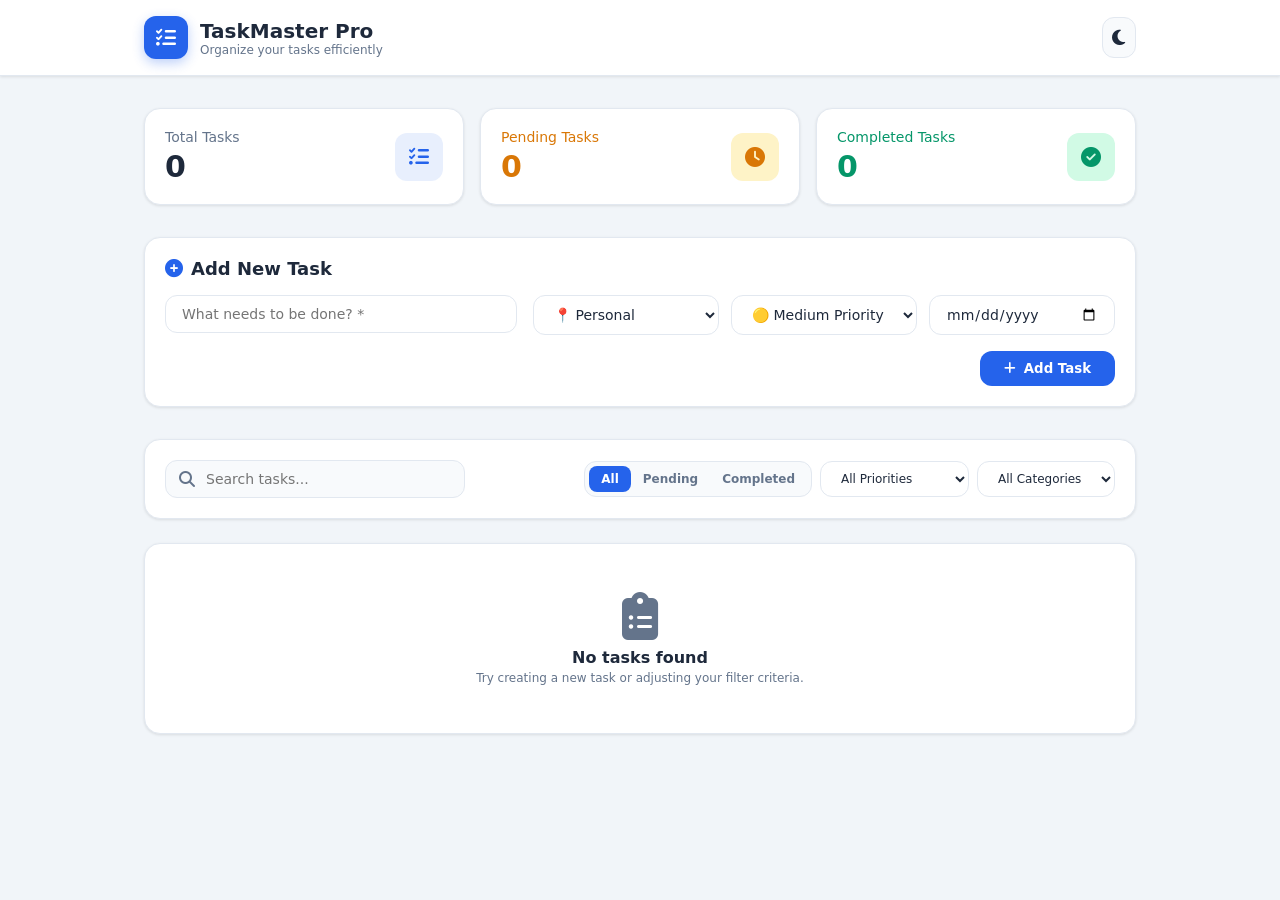
==== index.html @ ea145bbf "first commit" ====
<!DOCTYPE html>
<html lang="en">
<head>
    <meta charset="UTF-8">
    <meta name="viewport" content="width=device-width, initial-scale=1.0">
    <title>TaskMaster Pro - Task Management Application</title>
    
    <!-- FontAwesome Icons -->
    <link rel="stylesheet" href="https://cdnjs.cloudflare.com/ajax/libs/font-awesome/6.4.0/css/all.min.css">
    
    <!-- External CSS -->
    <link rel="stylesheet" href="style.css">
</head>
<body>

    <!-- Header Navbar -->
    <header class="header">
        <div class="header-container">
            <div class="brand-box">
                <div class="brand-icon">
                    <i class="fa-solid fa-list-check"></i>
                </div>
                <div>
                    <h1 class="brand-title">TaskMaster Pro</h1>
                    <p class="brand-subtitle">Organize your tasks efficiently</p>
                </div>
            </div>
            
            <!-- Dark Mode Toggle Button -->
            <button id="theme-toggle" class="theme-toggle-btn">
                <i id="theme-icon" class="fa-solid fa-moon"></i>
            </button>
        </div>
    </header>

    <main class="main-container">
        
        <!-- Stats Banner -->
        <div class="stats-grid">
            <div class="card stat-card">
                <div>
                    <p class="stat-title">Total Tasks</p>
                    <h2 id="total-count" class="stat-value">0</h2>
                </div>
                <div class="stat-icon-box bg-blue">
                    <i class="fa-solid fa-tasks"></i>
                </div>
            </div>

            <div class="card stat-card">
                <div>
                    <p class="stat-title text-amber">Pending Tasks</p>
                    <h2 id="pending-count" class="stat-value text-amber">0</h2>
                </div>
                <div class="stat-icon-box bg-amber text-amber">
                    <i class="fa-solid fa-clock"></i>
                </div>
            </div>

            <div class="card stat-card">
                <div>
                    <p class="stat-title text-emerald">Completed Tasks</p>
                    <h2 id="completed-count" class="stat-value text-emerald">0</h2>
                </div>
                <div class="stat-icon-box bg-emerald text-emerald">
                    <i class="fa-solid fa-check-circle"></i>
                </div>
            </div>
        </div>

        <!-- Add Task Form Card -->
        <div class="card form-card">
            <h2 class="form-title">
                <i class="fa-solid fa-plus-circle form-title-icon"></i>
                Add New Task
            </h2>
            <form id="task-form" class="task-form-container">
                <div class="form-row">
                    <div class="flex-1">
                        <input type="text" id="task-title" placeholder="What needs to be done? *" class="input-control">
                        <p id="validation-error" class="validation-err hidden">Task title is required!</p>
                    </div>

                    <div class="select-group">
                        <select id="task-category" class="input-control">
                            <option value="Personal">📍 Personal</option>
                            <option value="Work">💼 Work</option>
                            <option value="Shopping">🛒 Shopping</option>
                            <option value="Health">❤️ Health</option>
                            <option value="Other">🏷️ Other</option>
                        </select>

                        <select id="task-priority" class="input-control">
                            <option value="Low">🟢 Low Priority</option>
                            <option value="Medium" selected>🟡 Medium Priority</option>
                            <option value="High">🔴 High Priority</option>
                        </select>

                        <input type="date" id="task-duedate" class="input-control">
                    </div>
                </div>

                <div class="btn-wrapper">
                    <button type="submit" class="btn-primary">
                        <i class="fa-solid fa-plus"></i> Add Task
                    </button>
                </div>
            </form>
        </div>

        <!-- Search & Filter Controls -->
        <div class="card toolbar-card">
            <div class="search-box">
                <i class="fa-solid fa-magnifying-glass search-icon"></i>
                <input type="text" id="search-input" placeholder="Search tasks..." class="input-control search-input">
            </div>

            <div class="filter-controls">
                <div class="tab-group">
                    <button data-filter="all" class="filter-tab active-tab">All</button>
                    <button data-filter="pending" class="filter-tab">Pending</button>
                    <button data-filter="completed" class="filter-tab">Completed</button>
                </div>

                <select id="filter-priority" class="input-control filter-select">
                    <option value="all">All Priorities</option>
                    <option value="High">High Priority</option>
                    <option value="Medium">Medium Priority</option>
                    <option value="Low">Low Priority</option>
                </select>

                <select id="filter-category" class="input-control filter-select">
                    <option value="all">All Categories</option>
                    <option value="Personal">Personal</option>
                    <option value="Work">Work</option>
                    <option value="Shopping">Shopping</option>
                    <option value="Health">Health</option>
                    <option value="Other">Other</option>
                </select>
            </div>
        </div>

        <!-- Task List Output -->
        <ul id="task-list" class="task-ul"></ul>

        <!-- Empty State Message -->
        <div id="empty-state" class="card empty-state-card hidden">
            <i class="fa-solid fa-clipboard-list empty-state-icon"></i>
            <h3 class="empty-state-title">No tasks found</h3>
            <p class="empty-state-desc">Try creating a new task or adjusting your filter criteria.</p>
        </div>
    </main>

    <!-- Modal for Editing Task -->
    <div id="edit-modal" class="modal-overlay hidden">
        <div class="card modal-card">
            <div class="modal-header">
                <h3 class="modal-title">
                    <i class="fa-solid fa-pen-to-square form-title-icon"></i> Edit Task
                </h3>
                <button id="close-modal" class="modal-close">
                    <i class="fa-solid fa-xmark"></i>
                </button>
            </div>
            
            <form id="edit-form" class="task-form-container">
                <input type="hidden" id="edit-id">
                <div>
                    <label class="modal-label">Task Title</label>
                    <input type="text" id="edit-title" class="input-control">
                    <p id="edit-validation-error" class="validation-err hidden">Task title cannot be empty!</p>
                </div>

                <div class="select-group">
                    <div>
                        <label class="modal-label">Category</label>
                        <select id="edit-category" class="input-control">
                            <option value="Personal">Personal</option>
                            <option value="Work">Work</option>
                            <option value="Shopping">Shopping</option>
                            <option value="Health">Health</option>
                            <option value="Other">Other</option>
                        </select>
                    </div>

                    <div>
                        <label class="modal-label">Priority</label>
                        <select id="edit-priority" class="input-control">
                            <option value="Low">Low</option>
                            <option value="Medium">Medium</option>
                            <option value="High">High</option>
                        </select>
                    </div>

                    <div>
                        <label class="modal-label">Due Date</label>
                        <input type="date" id="edit-duedate" class="input-control">
                    </div>
                </div>

                <div class="modal-footer">
                    <button type="button" id="cancel-edit" class="btn-primary btn-cancel">Cancel</button>
                    <button type="submit" class="btn-primary">Save Changes</button>
                </div>
            </form>
        </div>
    </div>

    <!-- External JavaScript -->
    <script src="script.js"></script>
</body>
</html>
---- style.css ----
/* ==========================================
   1. CSS VARIABLES & THEMES
   ========================================== */
   :root {
    --bg-body: #f1f5f9;
    --bg-card: #ffffff;
    --bg-input: #ffffff;
    --bg-subtle: #f8fafc;
    --border-color: #e2e8f0;
    
    --text-main: #1e293b;
    --text-muted: #64748b;
    
    --primary: #2563eb;
    --primary-hover: #1d4ed8;
    --amber-color: #d97706;
    --amber-bg: #fef3c7;
    --emerald-color: #059669;
    --emerald-bg: #d1fae5;
    --red-color: #dc2626;
    --red-bg: #fee2e2;
    
    --card-shadow: 0 1px 3px 0 rgba(0, 0, 0, 0.1);
}

body.dark {
    --bg-body: #0f172a;
    --bg-card: #1e293b;
    --bg-input: #334155;
    --bg-subtle: rgba(51, 65, 85, 0.5);
    --border-color: #334155;
    
    --text-main: #f8fafc;
    --text-muted: #94a3b8;
    
    --primary: #3b82f6;
    --primary-hover: #2563eb;
    --amber-color: #fbbf24;
    --amber-bg: rgba(217, 119, 6, 0.2);
    --emerald-color: #34d399;
    --emerald-bg: rgba(5, 150, 105, 0.2);
    --red-color: #f87171;
    --red-bg: rgba(220, 38, 38, 0.2);
    
    --card-shadow: 0 4px 6px -1px rgba(0, 0, 0, 0.3);
}

/* ==========================================
   2. BASE & RESET STYLES
   ========================================== */
* {
    margin: 0;
    padding: 0;
    box-sizing: border-box;
    font-family: system-ui, -apple-system, sans-serif;
    transition: background-color 0.2s, border-color 0.2s;
}

body {
    background-color: var(--bg-body);
    color: var(--text-main);
    min-height: 100vh;
}

.main-container {
    max-width: 1024px;
    margin: 0 auto;
    padding: 2rem 1rem;
}

.card {
    background-color: var(--bg-card);
    border-radius: 16px;
    padding: 1.25rem;
    border: 1px solid var(--border-color);
    box-shadow: var(--card-shadow);
}

/* ==========================================
   3. HEADER & NAVBAR
   ========================================== */
.header {
    background-color: var(--bg-card);
    border-bottom: 1px solid var(--border-color);
    position: sticky;
    top: 0;
    z-index: 10;
    box-shadow: var(--card-shadow);
}

.header-container {
    max-width: 1024px;
    margin: 0 auto;
    padding: 1rem;
    display: flex;
    justify-content: space-between;
    align-items: center;
}

.brand-box {
    display: flex;
    align-items: center;
    gap: 0.75rem;
}

.brand-icon {
    background-color: var(--primary);
    color: white;
    padding: 0.6rem 0.75rem;
    border-radius: 12px;
    font-size: 1.25rem;
    box-shadow: 0 4px 12px rgba(37, 99, 235, 0.3);
}

.brand-title {
    font-size: 1.25rem;
    font-weight: 700;
}

.brand-subtitle {
    font-size: 0.75rem;
    color: var(--text-muted);
}

.theme-toggle-btn {
    padding: 0.6rem;
    border-radius: 12px;
    background-color: var(--bg-subtle);
    color: var(--text-main);
    border: 1px solid var(--border-color);
    cursor: pointer;
    font-size: 1.1rem;
}

/* ==========================================
   4. STATS SECTION
   ========================================== */
.stats-grid {
    display: grid;
    grid-template-columns: 1fr;
    gap: 1rem;
    margin-bottom: 2rem;
}

.stat-card {
    display: flex;
    justify-content: space-between;
    align-items: center;
}

.stat-title {
    font-size: 0.875rem;
    font-weight: 500;
    color: var(--text-muted);
}

.stat-value {
    font-size: 1.875rem;
    font-weight: 700;
    margin-top: 0.25rem;
}

.stat-icon-box {
    width: 48px;
    height: 48px;
    border-radius: 12px;
    display: flex;
    align-items: center;
    justify-content: center;
    font-size: 1.25rem;
}

/* ==========================================
   5. TASK FORM SECTION
   ========================================== */
.form-card { 
    margin-bottom: 2rem; 
}

.form-title {
    font-size: 1.125rem;
    font-weight: 700;
    margin-bottom: 1rem;
    display: flex;
    align-items: center;
    gap: 0.5rem;
}

.form-title-icon {
    color: var(--primary);
}

.task-form-container {
    display: flex;
    flex-direction: column;
    gap: 1rem;
}

.form-row {
    display: flex;
    flex-direction: column;
    gap: 1rem;
}

.flex-1 { 
    flex: 1; 
}

.select-group {
    display: grid;
    grid-template-columns: 1fr;
    gap: 0.75rem;
}

.input-control {
    width: 100%;
    padding: 0.625rem 1rem;
    border-radius: 12px;
    border: 1px solid var(--border-color);
    background-color: var(--bg-input);
    color: var(--text-main);
    outline: none;
    font-size: 0.875rem;
}

.input-control:focus {
    border-color: var(--primary);
}

.btn-wrapper {
    display: flex;
    justify-content: flex-end;
}

.btn-primary {
    padding: 0.625rem 1.5rem;
    background-color: var(--primary);
    color: white;
    font-weight: 600;
    border-radius: 12px;
    border: none;
    cursor: pointer;
    display: flex;
    align-items: center;
    justify-content: center;
    gap: 0.5rem;
}

.btn-primary:hover { 
    background-color: var(--primary-hover); 
}

/* ==========================================
   6. TOOLBAR & FILTERS
   ========================================== */
.toolbar-card {
    margin-bottom: 1.5rem;
    display: flex;
    flex-direction: column;
    gap: 1rem;
    justify-content: space-between;
    align-items: center;
}

.search-box {
    position: relative;
    width: 100%;
}

.search-icon {
    position: absolute;
    left: 0.875rem;
    top: 50%;
    transform: translateY(-50%);
    color: var(--text-muted);
}

.search-input {
    padding-left: 2.5rem;
    background-color: var(--bg-subtle);
}

.filter-controls {
    display: flex;
    flex-wrap: wrap;
    gap: 0.5rem;
    width: 100%;
    justify-content: space-between;
}

.filter-select {
    width: auto;
    padding-top: 0.375rem;
    padding-bottom: 0.375rem;
    font-size: 0.75rem;
}

.tab-group {
    display: inline-flex;
    padding: 0.25rem;
    background-color: var(--bg-subtle);
    border-radius: 12px;
    border: 1px solid var(--border-color);
}

.filter-tab {
    padding: 0.375rem 0.75rem;
    font-size: 0.75rem;
    font-weight: 600;
    border-radius: 8px;
    border: none;
    background: none;
    color: var(--text-muted);
    cursor: pointer;
}

.filter-tab.active-tab {
    background-color: var(--primary);
    color: white;
}

/* ==========================================
   7. TASK LIST ITEMS
   ========================================== */
.task-ul {
    list-style: none;
    display: flex;
    flex-direction: column;
    gap: 0.75rem;
}

.task-item {
    display: flex;
    flex-direction: column;
    gap: 0.75rem;
    justify-content: space-between;
}

.task-item.completed {
    opacity: 0.6;
    background-color: var(--bg-subtle);
}

.task-left {
    display: flex;
    align-items: flex-start;
    gap: 0.75rem;
    flex: 1;
    min-width: 0;
}

.checkbox {
    width: 1.25rem;
    height: 1.25rem;
    margin-top: 0.125rem;
    accent-color: var(--primary);
    cursor: pointer;
}

.task-content { 
    flex: 1; 
    min-width: 0; 
}

.task-text {
    font-size: 0.875rem;
    font-weight: 500;
    white-space: nowrap;
    overflow: hidden;
    text-overflow: ellipsis;
}

.task-text.strike {
    text-decoration: line-through;
    color: var(--text-muted);
}

.task-meta {
    display: flex;
    flex-wrap: wrap;
    align-items: center;
    gap: 0.5rem;
    margin-top: 0.375rem;
    font-size: 0.75rem;
    color: var(--text-muted);
}

.task-overdue {
    color: var(--red-color);
    font-weight: 600;
}

.badge-cat {
    background-color: var(--bg-subtle);
    padding: 0.125rem 0.5rem;
    border-radius: 6px;
    font-weight: 500;
}

.badge-prio {
    padding: 0.125rem 0.625rem;
    border-radius: 9999px;
    font-weight: 600;
}

.prio-high { background-color: var(--red-bg); color: var(--red-color); }
.prio-medium { background-color: var(--amber-bg); color: var(--amber-color); }
.prio-low { background-color: var(--emerald-bg); color: var(--emerald-color); }

.task-actions {
    display: flex;
    align-items: center;
    gap: 0.5rem;
    align-self: flex-end;
}

.action-btn {
    background: none;
    border: none;
    color: var(--text-muted);
    padding: 0.5rem;
    cursor: pointer;
    font-size: 0.875rem;
}

.action-btn:hover { color: var(--primary); }
.action-btn-del:hover { color: var(--red-color); }

/* ==========================================
   8. EMPTY STATE & MODAL
   ========================================== */
.empty-state-card {
    text-align: center;
    padding: 3rem 1rem;
}

.empty-state-icon {
    font-size: 3rem;
    color: var(--text-muted);
    margin-bottom: 0.5rem;
}

.empty-state-title {
    font-size: 1rem;
    font-weight: 600;
}

.empty-state-desc {
    font-size: 0.75rem;
    color: var(--text-muted);
    margin-top: 0.25rem;
}

.modal-overlay {
    position: fixed;
    inset: 0;
    background-color: rgba(15, 23, 42, 0.6);
    backdrop-filter: blur(4px);
    display: flex;
    align-items: center;
    justify-content: center;
    padding: 1rem;
    z-index: 50;
}

.modal-card {
    width: 100%;
    max-width: 500px;
}

.modal-header {
    display: flex;
    justify-content: space-between;
    align-items: center;
    margin-bottom: 1rem;
}

.modal-title {
    font-size: 1.125rem;
    font-weight: 700;
    display: flex;
    align-items: center;
    gap: 0.5rem;
}

.modal-close {
    background: none;
    border: none;
    color: var(--text-muted);
    font-size: 1.25rem;
    cursor: pointer;
}

.modal-label {
    display: block;
    font-size: 0.75rem;
    font-weight: 600;
    margin-bottom: 0.25rem;
    color: var(--text-muted);
}

.modal-footer {
    display: flex;
    justify-content: flex-end;
    gap: 0.5rem;
    margin-top: 0.5rem;
}

.btn-cancel {
    background-color: var(--bg-subtle);
    color: var(--text-main);
    border: 1px solid var(--border-color);
}

.validation-err {
    color: var(--red-color);
    font-size: 0.75rem;
    margin-top: 0.375rem;
}

/* ==========================================
   9. UTILITY CLASSES
   ========================================== */
.hidden { display: none !important; }
.text-amber { color: var(--amber-color); }
.text-emerald { color: var(--emerald-color); }
.bg-amber { background-color: var(--amber-bg); }
.bg-emerald { background-color: var(--emerald-bg); }
.bg-blue { background-color: rgba(37, 99, 235, 0.1); color: var(--primary); }

/* ==========================================
   10. ALL RESPONSIVE MEDIA QUERIES (TOGETHER)
   ========================================== */

/* Small Screens (Smartphones / 640px and up) */
@media (min-width: 640px) {
    .select-group {
        grid-template-columns: repeat(3, 1fr);
    }

    .task-item {
        flex-direction: row;
        align-items: center;
    }

    .task-actions {
        align-self: center;
    }
}

/* Medium Screens (Tablets / 768px and up) */
@media (min-width: 768px) {
    .stats-grid {
        grid-template-columns: repeat(3, 1fr);
    }

    .form-row {
        flex-direction: row;
    }

    .toolbar-card {
        flex-direction: row;
    }

    .search-box {
        width: 300px;
    }

    .filter-controls {
        width: auto;
        justify-content: flex-end;
    }
}
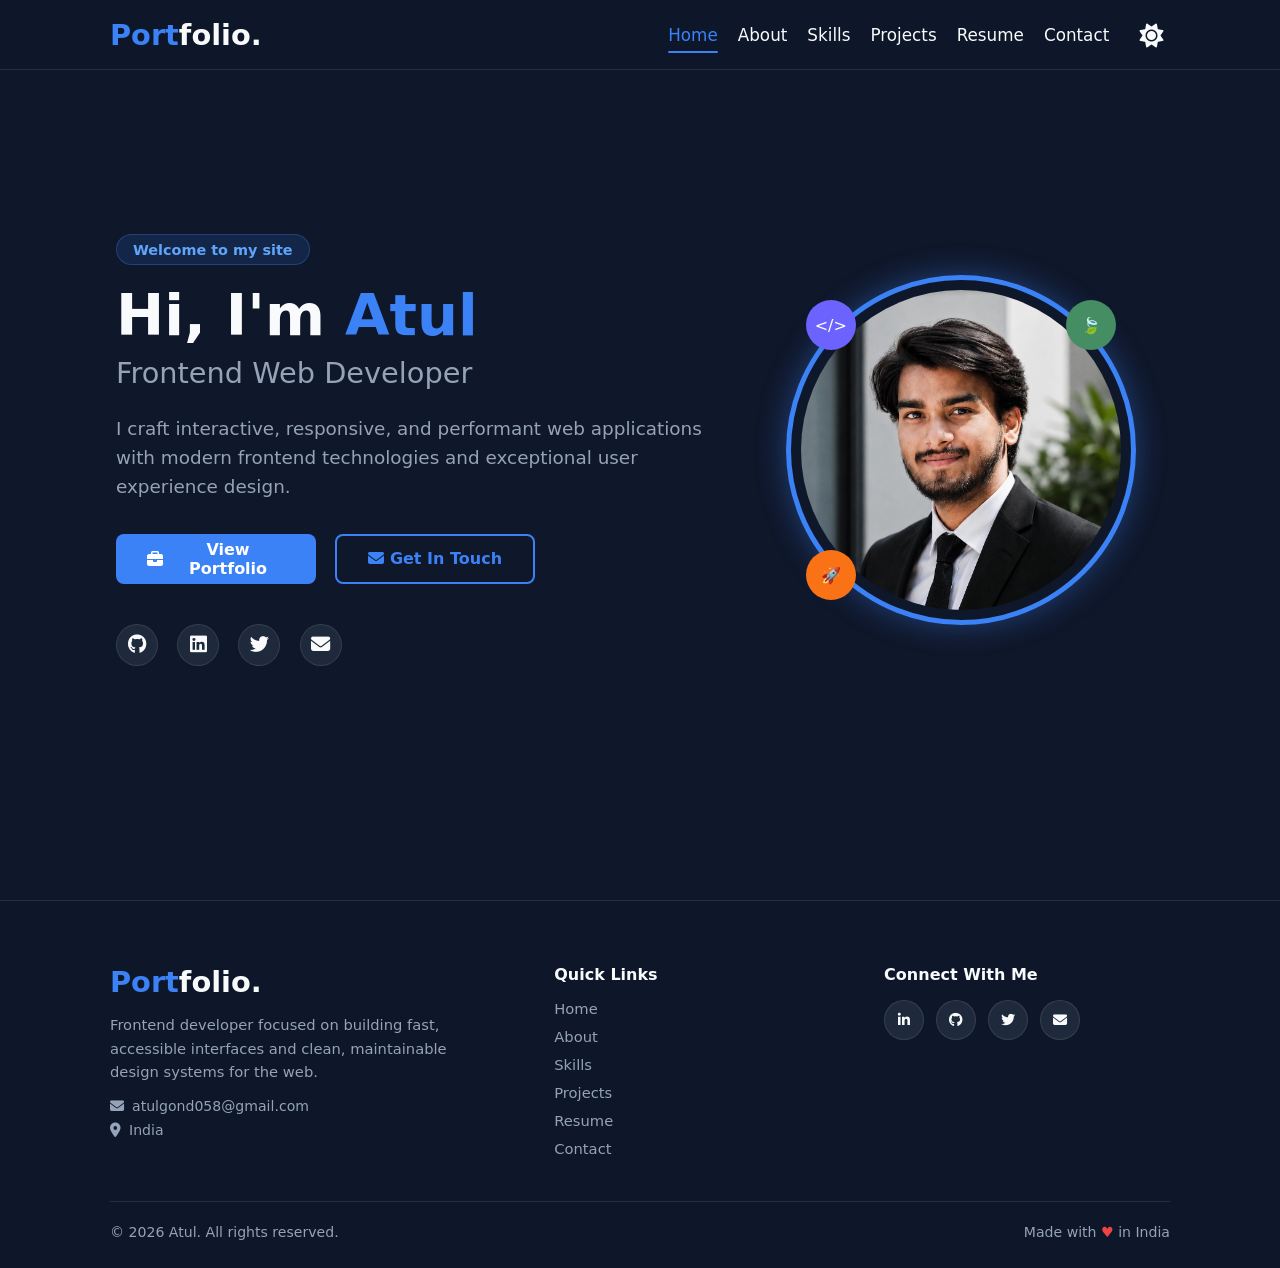
==== commit 4eae1cd9: "new commit" ====
--- a/index.html
+++ b/index.html
@@ -3,210 +3,116 @@
 <head>
     <meta charset="UTF-8">
     <meta name="viewport" content="width=device-width, initial-scale=1.0">
-    <title>TaskMaster Pro - Task Management Application</title>
-    
-    <!-- FontAwesome Icons -->
+    <title>Personal Portfolio</title>
+    <link rel="stylesheet" href="style.css">
     <link rel="stylesheet" href="https://cdnjs.cloudflare.com/ajax/libs/font-awesome/6.4.0/css/all.min.css">
-    
-    <!-- External CSS -->
-    <link rel="stylesheet" href="style.css">
 </head>
 <body>
+    <!-- Navigation Header -->
+    <header class="header">
+      <div class="nav-container">
+        <a href="index.html" class="logo"><span>Port</span>folio.</a>
+        
+        <nav class="navbar">
+            <a href="index.html" class="nav-link">Home</a>
+            <a href="about.html" class="nav-link">About</a>
+            <a href="skills.html" class="nav-link">Skills</a>
+            <a href="projects.html" class="nav-link">Projects</a>
+            <a href="resume.html" class="nav-link">Resume</a>
+            <a href="contact.html" class="nav-link">Contact</a>
+        </nav>
 
-    <!-- Header Navbar -->
-    <header class="header">
-        <div class="header-container">
-            <div class="brand-box">
-                <div class="brand-icon">
-                    <i class="fa-solid fa-list-check"></i>
-                </div>
-                <div>
-                    <h1 class="brand-title">TaskMaster Pro</h1>
-                    <p class="brand-subtitle">Organize your tasks efficiently</p>
-                </div>
-            </div>
-            
-            <!-- Dark Mode Toggle Button -->
-            <button id="theme-toggle" class="theme-toggle-btn">
-                <i id="theme-icon" class="fa-solid fa-moon"></i>
-            </button>
+        <div class="header-actions">
+          <button class="theme-toggle" id="theme-toggle" aria-label="Toggle theme">
+              <i class="fas fa-sun"></i>
+          </button>
+          <div class="menu-toggle" id="mobile-menu">
+              <i class="fas fa-bars"></i>
+          </div>
         </div>
+      </div>
     </header>
 
-    <main class="main-container">
-        
-        <!-- Stats Banner -->
-        <div class="stats-grid">
-            <div class="card stat-card">
-                <div>
-                    <p class="stat-title">Total Tasks</p>
-                    <h2 id="total-count" class="stat-value">0</h2>
+    <!-- Main Content -->
+    <main>
+        <section class="hero">
+            <div class="hero-content">
+                <span class="badge">Welcome to my site</span>
+                <h1>Hi, I'm <span class="highlight">Atul</span></h1>
+                <h2>Frontend Web Developer</h2>
+                <p>I craft interactive, responsive, and performant web applications with modern frontend technologies and exceptional user experience design.</p>
+                
+                <div class="cta-buttons">
+                    <a href="projects.html" class="btn btn-primary"><i class="fas fa-briefcase"></i> View Portfolio</a>
+                    <a href="contact.html" class="btn btn-outline"><i class="fas fa-envelope"></i> Get In Touch</a>
                 </div>
-                <div class="stat-icon-box bg-blue">
-                    <i class="fa-solid fa-tasks"></i>
+
+                <div class="hero-links">
+                    <a href="https://github.com/Atulgond058" aria-label="GitHub"><i class="fab fa-github"></i></a>
+                    <a href="https://www.linkedin.com/in/atul-g-31a744411/" aria-label="LinkedIn"><i class="fab fa-linkedin"></i></a>
+                    <a href="#" aria-label="Twitter"><i class="fab fa-twitter"></i></a>
+                    <a href="mailto:atulgond058@gmail.com" aria-label="Email" ><i class="fas fa-envelope"></i></a>
                 </div>
             </div>
 
-            <div class="card stat-card">
-                <div>
-                    <p class="stat-title text-amber">Pending Tasks</p>
-                    <h2 id="pending-count" class="stat-value text-amber">0</h2>
+            <div class="hero__photo-wrap reveal">
+                <div class="hero__ring">
+                    <div class="hero__avatar">
+                        <img src="100008374.jpeg" alt="Atul Gond">
+                    </div>
                 </div>
-                <div class="stat-icon-box bg-amber text-amber">
-                    <i class="fa-solid fa-clock"></i>
-                </div>
+            
+                <div class="hero__badge hero__badge--code">&lt;/&gt;</div>
+                <div class="hero__badge hero__badge--leaf">🍃</div>
+                <div class="hero__badge hero__badge--rocket">🚀</div>
             </div>
-
-            <div class="card stat-card">
-                <div>
-                    <p class="stat-title text-emerald">Completed Tasks</p>
-                    <h2 id="completed-count" class="stat-value text-emerald">0</h2>
-                </div>
-                <div class="stat-icon-box bg-emerald text-emerald">
-                    <i class="fa-solid fa-check-circle"></i>
-                </div>
-            </div>
+        </section>
+    </main>
+<!-- Footer -->
+<footer>
+    <div class="container">
+      <div class="footer-grid">
+        <div class="footer-brand">
+          <div class="footer-brand__head">
+            <a href="index.html" class="logo"><span>Port</span>folio.</a>
+          </div>
+          <p>Frontend developer focused on building fast, accessible interfaces and clean, maintainable design systems for the web.</p>
+          <div class="footer-contact">
+            <span><i class="fas fa-envelope"></i> atulgond058@gmail.com</span>
+            <span><i class="fas fa-map-marker-alt"></i> India</span>
+          </div>
         </div>
 
-        <!-- Add Task Form Card -->
-        <div class="card form-card">
-            <h2 class="form-title">
-                <i class="fa-solid fa-plus-circle form-title-icon"></i>
-                Add New Task
-            </h2>
-            <form id="task-form" class="task-form-container">
-                <div class="form-row">
-                    <div class="flex-1">
-                        <input type="text" id="task-title" placeholder="What needs to be done? *" class="input-control">
-                        <p id="validation-error" class="validation-err hidden">Task title is required!</p>
-                    </div>
-
-                    <div class="select-group">
-                        <select id="task-category" class="input-control">
-                            <option value="Personal">📍 Personal</option>
-                            <option value="Work">💼 Work</option>
-                            <option value="Shopping">🛒 Shopping</option>
-                            <option value="Health">❤️ Health</option>
-                            <option value="Other">🏷️ Other</option>
-                        </select>
-
-                        <select id="task-priority" class="input-control">
-                            <option value="Low">🟢 Low Priority</option>
-                            <option value="Medium" selected>🟡 Medium Priority</option>
-                            <option value="High">🔴 High Priority</option>
-                        </select>
-
-                        <input type="date" id="task-duedate" class="input-control">
-                    </div>
-                </div>
-
-                <div class="btn-wrapper">
-                    <button type="submit" class="btn-primary">
-                        <i class="fa-solid fa-plus"></i> Add Task
-                    </button>
-                </div>
-            </form>
+        <div>
+          <div class="footer-heading">Quick Links</div>
+          <ul class="footer-links">
+            <li><a href="index.html">Home</a></li>
+            <li><a href="about.html">About</a></li>
+            <li><a href="skills.html">Skills</a></li>
+            <li><a href="projects.html">Projects</a></li>
+            <li><a href="resume.html">Resume</a></li>
+            <li><a href="contact.html">Contact</a></li>
+          </ul>
         </div>
 
-        <!-- Search & Filter Controls -->
-        <div class="card toolbar-card">
-            <div class="search-box">
-                <i class="fa-solid fa-magnifying-glass search-icon"></i>
-                <input type="text" id="search-input" placeholder="Search tasks..." class="input-control search-input">
-            </div>
+        <div class>
+          <div class="footer-heading">Connect With Me</div>
+          <div class="footer-social">
+            <a href="https://www.linkedin.com/in/atul-g-31a744411/" target="_blank" rel="noopener" aria-label="LinkedIn" title="LinkedIn"><i class="fab fa-linkedin-in"></i></a>
+            <a href="https://github.com/Atulgond058" target="_blank" rel="noopener" aria-label="GitHub" title="GitHub"><i class="fab fa-github"></i></a>
+            <a href="#" target="_blank" rel="noopener" aria-label="Twitter" title="Twitter"><i class="fab fa-twitter"></i></a>
+            <a href="mailto:atulgond058@gmail.com" aria-label="Email" title="Email"><i class="fas fa-envelope"></i></a>
+          </div>
+        </div>
+      </div>
 
-            <div class="filter-controls">
-                <div class="tab-group">
-                    <button data-filter="all" class="filter-tab active-tab">All</button>
-                    <button data-filter="pending" class="filter-tab">Pending</button>
-                    <button data-filter="completed" class="filter-tab">Completed</button>
-                </div>
-
-                <select id="filter-priority" class="input-control filter-select">
-                    <option value="all">All Priorities</option>
-                    <option value="High">High Priority</option>
-                    <option value="Medium">Medium Priority</option>
-                    <option value="Low">Low Priority</option>
-                </select>
-
-                <select id="filter-category" class="input-control filter-select">
-                    <option value="all">All Categories</option>
-                    <option value="Personal">Personal</option>
-                    <option value="Work">Work</option>
-                    <option value="Shopping">Shopping</option>
-                    <option value="Health">Health</option>
-                    <option value="Other">Other</option>
-                </select>
-            </div>
-        </div>
-
-        <!-- Task List Output -->
-        <ul id="task-list" class="task-ul"></ul>
-
-        <!-- Empty State Message -->
-        <div id="empty-state" class="card empty-state-card hidden">
-            <i class="fa-solid fa-clipboard-list empty-state-icon"></i>
-            <h3 class="empty-state-title">No tasks found</h3>
-            <p class="empty-state-desc">Try creating a new task or adjusting your filter criteria.</p>
-        </div>
-    </main>
-
-    <!-- Modal for Editing Task -->
-    <div id="edit-modal" class="modal-overlay hidden">
-        <div class="card modal-card">
-            <div class="modal-header">
-                <h3 class="modal-title">
-                    <i class="fa-solid fa-pen-to-square form-title-icon"></i> Edit Task
-                </h3>
-                <button id="close-modal" class="modal-close">
-                    <i class="fa-solid fa-xmark"></i>
-                </button>
-            </div>
-            
-            <form id="edit-form" class="task-form-container">
-                <input type="hidden" id="edit-id">
-                <div>
-                    <label class="modal-label">Task Title</label>
-                    <input type="text" id="edit-title" class="input-control">
-                    <p id="edit-validation-error" class="validation-err hidden">Task title cannot be empty!</p>
-                </div>
-
-                <div class="select-group">
-                    <div>
-                        <label class="modal-label">Category</label>
-                        <select id="edit-category" class="input-control">
-                            <option value="Personal">Personal</option>
-                            <option value="Work">Work</option>
-                            <option value="Shopping">Shopping</option>
-                            <option value="Health">Health</option>
-                            <option value="Other">Other</option>
-                        </select>
-                    </div>
-
-                    <div>
-                        <label class="modal-label">Priority</label>
-                        <select id="edit-priority" class="input-control">
-                            <option value="Low">Low</option>
-                            <option value="Medium">Medium</option>
-                            <option value="High">High</option>
-                        </select>
-                    </div>
-
-                    <div>
-                        <label class="modal-label">Due Date</label>
-                        <input type="date" id="edit-duedate" class="input-control">
-                    </div>
-                </div>
-
-                <div class="modal-footer">
-                    <button type="button" id="cancel-edit" class="btn-primary btn-cancel">Cancel</button>
-                    <button type="submit" class="btn-primary">Save Changes</button>
-                </div>
-            </form>
-        </div>
+      <div class="footer-bottom">
+        <span>© 2026 Atul. All rights reserved.</span>
+        <span>Made with <span class="heart">♥</span> in India</span>
+      </div>
     </div>
-
-    <!-- External JavaScript -->
+</footer>
+      
     <script src="script.js"></script>
 </body>
-</html>+</html>
--- a/style.css
+++ b/style.css
@@ -1,573 +1,1537 @@
-/* ==========================================
-   1. CSS VARIABLES & THEMES
-   ========================================== */
-   :root {
-    --bg-body: #f1f5f9;
-    --bg-card: #ffffff;
-    --bg-input: #ffffff;
-    --bg-subtle: #f8fafc;
-    --border-color: #e2e8f0;
-    
-    --text-main: #1e293b;
-    --text-muted: #64748b;
-    
-    --primary: #2563eb;
+/* Global Styles & Variables */
+/* Global Styles & Variables (Default Dark Mode) */
+:root {
+    --bg-color: #0f172a;
+    --card-bg: #1e293b;
+    --card-hover: #334155;
+    --text-primary: #f8fafc;
+    --text-muted: #94a3b8;
+    --primary-color: #3b82f6;
+    --primary-hover: #2563eb;
+    --accent-color: #60a5fa;
+    --border-color: rgba(255, 255, 255, 0.1);
+    --header-bg: rgba(15, 23, 42, 0.92);
+    --error-color: #ef4444;
+    --success-color: #10b981;
+}
+
+/* Light Mode Variables (Jab button click hoga tab ye apply honge) */
+body.light-mode {
+    --bg-color: #f8fafc;
+    --card-bg: #ffffff;
+    --card-hover: #f1f5f9;
+    --text-primary: #0f172a;
+    --text-muted: #475569;
+    --primary-color: #2563eb;
     --primary-hover: #1d4ed8;
-    --amber-color: #d97706;
-    --amber-bg: #fef3c7;
-    --emerald-color: #059669;
-    --emerald-bg: #d1fae5;
-    --red-color: #dc2626;
-    --red-bg: #fee2e2;
-    
-    --card-shadow: 0 1px 3px 0 rgba(0, 0, 0, 0.1);
-}
-
-body.dark {
-    --bg-body: #0f172a;
-    --bg-card: #1e293b;
-    --bg-input: #334155;
-    --bg-subtle: rgba(51, 65, 85, 0.5);
-    --border-color: #334155;
-    
-    --text-main: #f8fafc;
-    --text-muted: #94a3b8;
-    
-    --primary: #3b82f6;
-    --primary-hover: #2563eb;
-    --amber-color: #fbbf24;
-    --amber-bg: rgba(217, 119, 6, 0.2);
-    --emerald-color: #34d399;
-    --emerald-bg: rgba(5, 150, 105, 0.2);
-    --red-color: #f87171;
-    --red-bg: rgba(220, 38, 38, 0.2);
-    
-    --card-shadow: 0 4px 6px -1px rgba(0, 0, 0, 0.3);
-}
-
-/* ==========================================
-   2. BASE & RESET STYLES
-   ========================================== */
+    --accent-color: #3b82f6;
+    --border-color: rgba(0, 0, 0, 0.1);
+    --header-bg: rgba(255, 255, 255, 0.92);
+}
+
 * {
     margin: 0;
     padding: 0;
     box-sizing: border-box;
-    font-family: system-ui, -apple-system, sans-serif;
-    transition: background-color 0.2s, border-color 0.2s;
+    font-family: 'Segoe UI', system-ui, -apple-system, BlinkMacSystemFont, Roboto, sans-serif;
+    text-decoration: none;
+    list-style: none;
 }
 
 body {
-    background-color: var(--bg-body);
-    color: var(--text-main);
+    background-color: var(--bg-color);
+    color: var(--text-primary);
     min-height: 100vh;
-}
-
-.main-container {
-    max-width: 1024px;
+    display: flex;
+    flex-direction: column;
+    overflow-x: hidden;
+}
+
+/* Header & Navigation */
+.header {
+    position: fixed;
+    top: 0;
+    left: 0;
+    width: 100%;
+    height: 70px;
+    padding: 1.2rem 0;
+    background: var(--header-bg);
+    backdrop-filter: blur(12px);
+    display: flex;
+    justify-content: center;
+    align-items: center;
+    z-index: 1000;
+    border-bottom: 1px solid var(--border-color);
+}
+
+.logo {
+    
+    font-size: 1.8rem;
+    font-weight: 700;
+    color: var(--text-primary);
+}
+
+.logo span {
+    color: var(--primary-color);
+}
+
+.nav-container{
+  width: 100%;
+  max-width: 1200px;
+  margin: 0 auto;
+  padding: 0 70px;
+  display: flex;
+  flex-direction: row;
+  align-items: center;
+  justify-content: space-between;
+  box-sizing: border-box;
+}
+
+.navbar {
+    display: flex;
+    gap: 20px;
+    align-items: center;
+    margin-left: auto;
+}
+
+.nav-link {
+    font-size: 1.05rem;
+    color: var(--text-primary);
+    font-weight: 500;
+    transition: color 0.3s ease;
+    padding: 0.4rem 0;
+    position: relative;
+}
+
+.nav-link:hover,
+.nav-link.active {
+    color: var(--primary-color);
+}
+
+.nav-link.active::after {
+    content: '';
+    position: absolute;
+    bottom: -2px;
+    left: 0;
+    width: 100%;
+    height: 2px;
+    background-color: var(--primary-color);
+    border-radius: 2px;
+}
+
+/* Container jo Dono Icons ko Alignment m rakhega */
+.header-actions {
+    display: flex;
+    align-items: center;
+    gap: 15px;
+    margin-left: 1.5rem;
+}
+
+/* Theme Toggle & Mobile Menu */
+.theme-toggle,
+.menu-toggle {
+    background: transparent;
+    border: none;
+    font-size: 1.5rem;
+    color: var(--text-primary);
+    cursor: pointer;
+    padding: 0.4rem;
+    display: flex;
+    align-items: center;
+    justify-content: center;
+    transition: color 0.3s ease, transform 0.2s ease;
+}
+
+/* Hover effect dono button par apply karne ke liye */
+.theme-toggle:hover,
+.menu-toggle:hover {
+    color: var(--primary-color);
+    transform: scale(1.1);
+}
+
+.menu-toggle {
+    display: none;
+    font-size: 1.5rem;
+    cursor: pointer;
+}
+
+/* Container & Pages Layout */
+main {
+    flex: 1;
+}
+
+.page-container {
+    padding: 7.5rem 8% 4rem;
+    max-width: 1200px;
     margin: 0 auto;
-    padding: 2rem 1rem;
-}
-
-.card {
-    background-color: var(--bg-card);
+    width: 100%;
+}
+
+.page-header {
+    text-align: center;
+    margin-bottom: 3.5rem;
+}
+
+.page-header h1 {
+    font-size: 2.8rem;
+    margin-bottom: 0.8rem;
+}
+
+.page-header p {
+    color: var(--text-muted);
+    font-size: 1.15rem;
+    max-width: 650px;
+    margin: 0 auto;
+}
+
+.highlight {
+    color: var(--primary-color);
+}
+
+/* Buttons */
+.btn {
+    display: inline-flex;
+    align-items: center;
+    gap: 0.5rem;
+    padding: 0.8rem 1.8rem;
+    border-radius: 0.5rem;
+    font-weight: 600;
+    font-size: 1rem;
+    cursor: pointer;
+    transition: all 0.3s ease;
+    border: 2px solid transparent;
+}
+
+.btn-primary {
+    display: flex;
+    text-align: center;
+    background-color: var(--primary-color);
+    color: #ffffff;
+    width: 200px;
+    height: 50px;
+}
+
+.btn-primary:hover {
+    background-color: var(--primary-hover);
+    transform: translateY(-2px);
+}
+
+.btn-outline {
+  display: inline-block;
+  text-align: center;
+  justify-content: flex-start;
+    background-color: transparent;
+    border-color: var(--primary-color);
+    color: var(--primary-color);
+    width: 200px;
+    height: 50px;
+}
+
+.btn-outline:hover {
+    background-color: var(--primary-color);
+    color: #ffffff;
+    transform: translateY(-2px);
+}
+
+/* Home / Hero Section */
+.hero {
+    min-height: 100vh;
+    justify-content: flex-start;
+    padding: 150px 76px;
+    display: grid;
+    grid-template-columns: 1.2fr 0.8fr;
+    gap: 2rem;
+    align-items: center;
+    max-width: 1200px;
+    margin: 0 auto;
+}
+
+/* Hero Photo */
+.hero__photo-wrap {
+    position: relative;
+    display: flex;
+    justify-content: center;
+    align-items: center;
+    margin: 0 auto;
+    width: 350px;
+    height: 350px;
+}
+
+.hero__ring {
+    width: 100%;
+    height: 100%;
+    border: 5px solid #3b82f6;
+    border-radius: 50%;
+    display: flex;
+    justify-content: center;
+    align-items: center;
+    overflow: hidden;
+    box-shadow: 0 0 30px rgba(59,130,246,0.4);
+}
+
+.hero__avatar {
+    width: 320px;
+    height: 320px;
+    border-radius: 50%;
+    overflow: hidden;
+}
+
+.hero__avatar img {
+    width: 100%;
+    height: 100%;
+    object-fit: cover;
+    display: block;
+}
+
+.hero__badge{
+    position:absolute;
+    width:50px;
+    height:50px;
+    border-radius:50%;
+    display:flex;
+    align-items:center;
+    justify-content:center;
+    color:#fff;
+    z-index:10;
+}
+
+.hero__badge--code{
+    top:25px;
+    left:20px;
+    background:#6c63ff;
+}
+
+.hero__badge--leaf{
+    top:25px;
+    right:20px;
+    background:#458d62;
+}
+
+.hero__badge--rocket{
+    bottom:25px;
+    left:20px;
+    background:#f97316;
+}
+
+.badge {
+    background: rgba(59, 130, 246, 0.15);
+    color: var(--accent-color);
+    padding: 0.4rem 1rem;
+    border-radius: 2rem;
+    font-size: 0.9rem;
+    font-weight: 600;
+    display: inline-block;
+    margin-bottom: 1.2rem;
+    border: 1px solid rgba(59, 130, 246, 0.3);
+}
+
+.hero-content h1 {
+    font-size: 3.6rem;
+    line-height: 1.1;
+    margin-bottom: 0.5rem;
+}
+
+.hero-content h2 {
+    font-size: 1.8rem;
+    color: var(--text-muted);
+    margin-bottom: 1.5rem;
+    font-weight: 500;
+}
+
+.hero-content p {
+    font-size: 1.15rem;
+    color: var(--text-muted);
+    line-height: 1.6;
+    margin-bottom: 2rem;
+}
+
+.cta-buttons {
+    display: flex;
+    justify-content: flex-start;
+    gap: 1.2rem;
+    margin-bottom: 2.5rem;
+}
+
+.hero-links {
+    display: flex;
+    gap: 1.2rem;
+}
+
+.hero-links a {
+    width: 42px;
+    height: 42px;
+    border-radius: 50%;
+    background: var(--card-bg);
+    color: var(--text-primary);
+    display: flex;
+    align-items: center;
+    justify-content: center;
+    font-size: 1.2rem;
+    transition: 0.3s ease;
+    border: 1px solid var(--border-color);
+}
+
+.hero-links a:hover {
+    background: var(--primary-color);
+    color: #ffffff;
+    transform: translateY(-3px);
+}
+
+
+/* About Page */
+.about-section { 
+    display: grid;
+    grid-template-columns: 1.71fr 1fr;
+    gap: 2.5rem;
+    justify-content: flex-start;
+    align-items: start;
+}
+
+.about-card {
+  display: inline-block;
+  border-radius: 16px;
+    background: var(--card-bg);
+    padding:  2rem 2.5rem;
+    border: 1px solid var(--border-color);
+}
+
+.about-card h2 {
+    font-size: 1.8rem;
+    margin-bottom: 1.2rem;
+    color: var(--text-primary);
+}
+
+.about-card p {
+    color: var(--text-muted);
+    line-height: 1.7;
+    margin-bottom: 1.2rem;
+    font-size: 1.05rem;
+}
+
+.info-grid {
+    display: grid;
+    grid-template-columns: repeat(auto-fit, minmax(220px, 1fr));
+    gap: 1.2rem;
+    margin-top: 2rem;
+    padding-top: 1.5rem;
+    border-top: 1px solid var(--border-color);
+}
+
+.info-item {
+    font-size: 1rem;
+    color: var(--text-muted);
+}
+
+.info-item strong {
+    color: var(--text-primary);
+}
+
+.about-highlights {
+    display: flex;
+    flex-direction: column;
+    gap: 1.5rem;
+}
+
+/* Right Column Stack */
+.right-column {
+    display: flex;
+    flex-direction: column;
+    gap: 1.5rem;
+  }
+
+  /* Profile Card */
+  .profile-card {
+    display: inline-block;
+    flex-direction: column;
+    align-items: center;
+    text-align: center;
+    padding: 2rem 1.5rem;
+  }
+
+  
+  .avatar-wrapper {
+    position: relative;
+    width: 200px;
+    height: 200px;
+    margin-bottom: 1.25rem;
+  }
+
+  .avatar-ring {
+    box-shadow: 0 0 40px rgba(255, 12, 12, 0.4);
+    width: 100%;
+    height: 100%;
+    border-radius: 50%;
+    padding: 1% ;
+    background: linear-gradient(135deg, #38bdf8, #f43f5e, #a855f7);
+    display: flex;
+    align-items: center;
+    justify-content: center;
+  }
+
+  .avatar-img {
+    width: 100%;
+    height: 100%;
+    border-radius: 50%;
+    object-fit:cover ;
+    background-color: #e2e8f0;
+  }
+
+  /* Profile Info */
+  .profile-info h3 {
+    font-size: 1.125rem;
+    font-weight: 700;
+    color: var(--text-primary);
+    margin-bottom: 0.25rem;
+  }
+
+  .profile-info p {
+    font-size: 0.8125rem;
+    color: var(--text-muted);
+    font-weight: 500;
+  }
+
+  .profile-info p span {
+    margin: 0 4px;
+  }
+
+  /* Card Container */
+  .interests-card {
+    background: var(--card-bg);
+    width: 100%;  
+    padding: 28px;
     border-radius: 16px;
-    padding: 1.25rem;
+    
+    
+  }
+  
+  .card-title {
+    margin: 0 0 20px 0;
+    font-size: 1.4rem;
+    font-weight: 700;
+    color: var(--text-primary);
+  }
+  
+  /* Grid Layout */
+  .interests-grid {
+    display: grid;
+    grid-template-columns: repeat(3, 1fr);
+    gap: 20px 16px;
+  }
+  
+  /* Interest Item Styles */
+  .interest-item {
+    display: flex;
+    flex-direction: column;
+    align-items: center;
+    gap: 8px;
+    cursor: pointer;
+    transition: transform 0.2s ease;
+  }
+  
+  .interest-item:hover {
+    transform: translateY(-4px);
+  }
+  
+  .icon-box {
+    width: 52px;
+    height: 52px;
+    border-radius: 12px;
+    display: flex;
+    justify-content: center;
+    align-items: center;
+    color: #ffffff;
+    font-size: 1.25rem;
+    box-shadow: 0 4px 10px rgba(0, 0, 0, 0.1);
+  }
+  
+  .interest-label {
+    font-size: 0.75rem;
+    color: var(--text-muted);
+    font-weight: 500;
+    text-align: center;
+  }
+  
+  /* timeline section*/
+
+.container {
+  max-width: 1200px;
+  width: 100%;
+  margin: 0 auto;
+  padding-top: 7%;
+}
+
+/* Page Header Title */
+.main-title {
+  text-align: center;
+  font-size: 2rem;
+  font-weight: 700;
+  color: var(--text-primary);
+  margin-bottom: 50px;
+}
+
+/* Timeline Base Container */
+.timeline {
+  display:  inline-block;
+  position: relative;
+  max-width: 1200px;
+  margin: 0 auto 60px auto;
+  padding: 20px 0;
+}
+
+/* Timeline Row Item (Holds left/right half) */
+.timeline-item {
+  position: relative;
+  width: 50%;
+  display: flex;
+  justify-content: flex-start;
+  padding: 0 40px;
+  margin-bottom: 40px;
+  box-sizing: border-box;
+  min-width: 0;
+}
+
+/* Right Aligned Cards Fix */
+.timeline-item.right {
+  text-align: left;
+  width: 100%;
+  padding-left: 40px;
+  padding-right: 0;
+  box-sizing: border-box;
+}
+
+.timeline-item.right::after {
+  content: '';
+  position: absolute;
+  left: 0;
+  top: 25px;
+  width: 40px;
+  height: 2px;
+  background-color: var(--border-color);
+  z-index: 1;
+}
+
+/* Timeline Icons (Center Badges) */
+.timeline-icon {
+  position: absolute;
+  top: 15px;
+  width: 36px;
+  height: 36px;
+  border-radius: 50%;
+  color: #ffffff;
+  display: flex;
+  align-items: center;
+  justify-content: center;
+  font-size: 14px;
+  z-index: 3;
+  box-shadow: 0 0 0 4px var(--bg-color, #ffffff);
+}
+
+.timeline-item.left .timeline-icon {
+  right: -18px;
+}
+
+.timeline-item.right .timeline-icon {
+  left: -18px;
+}
+
+/* Inner Card Styling */
+.timeline-card {
+  background: var(--card-bg);
+  padding: 1.8rem;
+  border-radius: 0.8rem;
+  border: 1px solid var(--border-color);
+  text-align: left; /* Card ke andar ka text always readable left-aligned */
+  box-shadow: 0 4px 20px rgba(0, 0, 0, 0.05);
+  transition: transform 0.25s ease, border-color 0.25s ease;
+}
+
+.timeline-card:hover {
+  transform: translateY(-4px);
+  border-color: var(--primary-color);
+}
+
+/* Mobile Responsive Alignment */
+@media (max-width: 768px) {
+  .timeline-line {
+    left: 20px;
+  }
+
+  .timeline-item {
+    width: 100%;
+    left: 0;
+    padding-left: 50px;
+    padding-right: 15px;
+    margin-bottom: 30px;
+  }
+
+  .timeline-card{
+    width: 100%;
+    max-width: 100%;
+  }
+
+  .timeline-item.left,
+  .timeline-item.right {
+    left: 0;
+    text-align: left;
+  }
+
+  .timeline-item.left .timeline-icon,
+  .timeline-item.right .timeline-icon {
+    left: 2px;
+    right: auto;
+  }
+
+  .timeline-item.left::after,
+  .timeline-item.right::after {
+    display: none;
+  }
+}
+  /* Center Icons / Badges */
+  .timeline-icon {
+    position: absolute;
+    top: 6px;
+    width: 40px;
+    height: 40px;
+    border-radius: 50%;
+    color: #ffffff;
+    display: flex;
+    align-items: center;
+    justify-content: center;
+    font-size: 14px;
+    z-index: 2;
+    box-shadow: 0 0 0 4px var(--bg-color);
+  }
+  
+  .timeline-item.left .timeline-icon {
+    right: -20px;
+  }
+  
+  .timeline-item.right .timeline-icon {
+    left: -20px;
+  }
+  
+  /* Color Gradients for Icons */
+  .timeline-icon.icon-purple {
+    background: linear-gradient(135deg, #8b5cf6 0%, #6366f1 100%);
+  }
+  
+  .timeline-icon.icon-green {
+    background: linear-gradient(135deg, #10b981 0%, #06b6d4 100%);
+  }
+  
+  .timeline-icon.icon-pink {
+    background: linear-gradient(135deg, #ec4899 0%, #d946ef 100%);
+  }
+  
+  /* Inner Card Design */
+  .timeline-card {
+    background: var(--card-bg);
+    padding: 24px;
+    border-radius: 12px;
     border: 1px solid var(--border-color);
-    box-shadow: var(--card-shadow);
-}
-
-/* ==========================================
-   3. HEADER & NAVBAR
-   ========================================== */
-.header {
-    background-color: var(--bg-card);
-    border-bottom: 1px solid var(--border-color);
-    position: sticky;
-    top: 0;
-    z-index: 10;
-    box-shadow: var(--card-shadow);
-}
-
-.header-container {
-    max-width: 1024px;
+    box-shadow: 0 4px 20px rgba(0, 0, 0, 0.05);
+    display: block;
+    width: 100%;
+    max-width: 100%;
+    box-sizing: border-box;
+    text-align: left;
+    word-wrap: break-word;
+    transition: transform 0.3s ease;
+  }
+  
+  .timeline-card:hover {
+    transform: translateY(-4px);
+  }
+  
+  .date {
+    font-size: 0.8rem;
+    font-weight: 600;
+    color: var(--primary-color);
+    display: block;
+    margin-bottom: 6px;
+  }
+  
+  .role {
+    font-size: 1.05rem;
+    font-weight: 700;
+    color: var(--text-primary);
+    margin-bottom: 4px;
+    line-height: 1.3;
+  }
+  
+  .company {
+    font-size: 0.85rem;
+    font-weight: 600;
+    color: #eab308;
+    display: block;
+    margin-bottom: 12px;
+  }
+  
+  .description {
+    font-size: 0.85rem;
+    color: var(--text-muted);
+    line-height: 1.6;
+  }
+  
+  /* Ready to Work CTA Card */
+  .cta-card {
+    background: var(--card-bg);
+    border: 1px solid var(--border-color);
+    border-radius: 12px;
+    padding: 35px 25px;
+    text-align: center;
+    max-width: 1200px;
     margin: 0 auto;
-    padding: 1rem;
-    display: flex;
-    justify-content: space-between;
-    align-items: center;
-}
-
-.brand-box {
-    display: flex;
-    align-items: center;
-    gap: 0.75rem;
-}
-
-.brand-icon {
-    background-color: var(--primary);
-    color: white;
-    padding: 0.6rem 0.75rem;
+  }
+  
+  .cta-card h2 {
+    font-size: 1.4rem;
+    font-weight: 700;
+    color: var(--text-primary);
+    margin-bottom: 10px;
+  }
+  
+  .cta-card p {
+    font-size: 0.9rem;
+    color: var(--text-muted);
+    max-width: 520px;
+    margin: 0 auto 20px auto;
+    line-height: 1.5;
+  }
+  
+  .cta-card .cta-buttons {
+    display: inline-block;
+    justify-content: center;
+    gap: 25px;
+  }
+  .btn-solid{
+    background-color: #eab308;
+  }
+  
+  /* Mobile Alignment Fix */
+  @media (max-width: 768px) {
+    .btn-solid, .btn-outline{
+      justify-content: center;
+      display: inline-block;
+      
+      }
+
+
+    .timeline-line {
+      left: 20px;
+    }
+  
+    .timeline-item {
+      width: 100%;
+      padding-left: 55px;
+      padding-right: 0;
+    }
+  
+    .timeline-item.left,
+    .timeline-item.right {
+      left: 0;
+      text-align: left;
+    }
+  
+    .timeline-item.left .timeline-icon,
+    .timeline-item.right .timeline-icon {
+      left: 0;
+    }
+  
+    .timeline-item.left::after,
+    .timeline-item.right::after {
+      display: none;
+    }
+  }      
+
+/* Skills Page */
+.skills-category-grid {
+    display: grid;
+    grid-template-columns: repeat(4, 1fr);
+    gap: 1.5rem;
+    margin-top: 2rem;
+}
+
+/* Card Style */
+.category-card {
+    background: var(--card-bg);
     border-radius: 12px;
-    font-size: 1.25rem;
-    box-shadow: 0 4px 12px rgba(37, 99, 235, 0.3);
-}
-
-.brand-title {
-    font-size: 1.25rem;
-    font-weight: 700;
-}
-
-.brand-subtitle {
-    font-size: 0.75rem;
-    color: var(--text-muted);
-}
-
-.theme-toggle-btn {
-    padding: 0.6rem;
-    border-radius: 12px;
-    background-color: var(--bg-subtle);
-    color: var(--text-main);
+    padding: 1.5rem 1.2rem;
+    box-shadow: 0 8px 20px rgba(0, 0, 0, 0.04);
     border: 1px solid var(--border-color);
-    cursor: pointer;
-    font-size: 1.1rem;
-}
-
-/* ==========================================
-   4. STATS SECTION
-   ========================================== */
-.stats-grid {
-    display: grid;
-    grid-template-columns: 1fr;
-    gap: 1rem;
-    margin-bottom: 2rem;
-}
-
-.stat-card {
-    display: flex;
-    justify-content: space-between;
-    align-items: center;
-}
-
-.stat-title {
-    font-size: 0.875rem;
-    font-weight: 500;
-    color: var(--text-muted);
-}
-
-.stat-value {
-    font-size: 1.875rem;
-    font-weight: 700;
-    margin-top: 0.25rem;
-}
-
-.stat-icon-box {
+    display: flex;
+    flex-direction: column;
+    align-items: center;
+}
+
+.category-header {
+    text-align: center;
+    margin-bottom: 1.5rem;
+}
+
+.icon-box {
     width: 48px;
     height: 48px;
     border-radius: 12px;
     display: flex;
     align-items: center;
     justify-content: center;
-    font-size: 1.25rem;
-}
-
-/* ==========================================
-   5. TASK FORM SECTION
-   ========================================== */
-.form-card { 
-    margin-bottom: 2rem; 
-}
-
-.form-title {
-    font-size: 1.125rem;
+    margin: 0 auto 0.8rem;
+    color: #ffffff;
+    font-size: 1.2rem;
+}
+
+.category-header h3 {
+    font-size: 1.1rem;
     font-weight: 700;
-    margin-bottom: 1rem;
-    display: flex;
-    align-items: center;
-    gap: 0.5rem;
-}
-
-.form-title-icon {
-    color: var(--primary);
-}
-
-.task-form-container {
+    color: var(--text-primary);
+}
+
+/* Icons & Progress Colors as per Reference Image */
+.blue-bg, .blue-bar     { background-color: #0088ff; }
+.green-bg, .green-bar   { background-color: #00c882; }
+.pink-bg, .pink-bar     { background-color: #e040fb; }
+.orange-bg, .orange-bar { background-color: #ff6d00; }
+.purple-bg, .purple-bar { background-color: #7c4dff; }
+.amber-bg, .amber-bar   { background-color: #ff9100; }
+.dark-bg, .dark-bar     { background-color: #455a64; }
+.red-bg, .red-bar       { background-color: #ff5252; }
+
+/* Progress Items Layout */
+.skills-list {
+    width: 100%;
     display: flex;
     flex-direction: column;
     gap: 1rem;
 }
 
-.form-row {
+.skill-info {
+    display: flex;
+    justify-content: space-between;
+    font-size: 0.8rem;
+    font-weight: 600;
+    color: var(--text-muted);
+    margin-bottom: 0.3rem;
+}
+
+.progress-bar {
+    width: 100%;
+    height: 6px;
+    background-color: rgba(0, 0, 0, 0.08);
+    border-radius: 10px;
+    overflow: hidden;
+}
+
+.progress {
+    height: 100%;
+    border-radius: 10px;
+}
+
+/* Responsive Grid Breakdown */
+@media (max-width: 1200px) {
+    .skills-category-grid {
+        grid-template-columns: repeat(2, 1fr);
+    }
+}
+
+@media (max-width: 600px) {
+    .skills-category-grid {
+        grid-template-columns: 1fr;
+    }
+}
+/* Projects Page */
+.projects-grid {
+    display: grid;
+    grid-template-columns: repeat(auto-fit, minmax(320px, 1fr));
+    gap: 2rem;
+}
+
+.project-card {
+    background: var(--card-bg);
+    border-radius: 0.8rem;
+    border: 1px solid var(--border-color);
+    overflow: hidden;
+    transition: transform 0.3s ease;
+}
+
+.project-card:hover {
+    transform: translateY(-8px);
+}
+
+.project-img-wrapper img {
+    width: 100%;
+    height: 220px;
+    object-fit: cover;
+}
+
+.project-body {
+    padding: 1.8rem;
+}
+
+.project-tag {
+    font-size: 0.8rem;
+    background: rgba(59, 130, 246, 0.15);
+    color: var(--accent-color);
+    padding: 0.2rem 0.6rem;
+    border-radius: 0.3rem;
+    font-weight: 600;
+}
+
+.project-body h3 {
+    font-size: 1.35rem;
+    margin: 0.8rem 0 0.6rem;
+}
+
+.project-body p {
+    color: var(--text-muted);
+    font-size: 0.95rem;
+    line-height: 1.5;
+    margin-bottom: 1.2rem;
+}
+
+.tech-stack {
+    display: flex;
+    gap: 0.5rem;
+    flex-wrap: wrap;
+    margin-bottom: 1.5rem;
+}
+
+.tech-stack span {
+    font-size: 0.8rem;
+    background: rgba(255, 255, 255, 0.06);
+    color: var(--text-muted);
+    padding: 0.2rem 0.6rem;
+    border-radius: 0.3rem;
+}
+
+.project-links {
+    display: flex;
+    gap: 1rem;
+}
+
+.btn-sm {
+    padding: 0.5rem 1rem;
+    font-size: 0.9rem;
+    border-radius: 0.4rem;
+    background: var(--primary-color);
+    color: #ffffff;
+    display: inline-flex;
+    align-items: center;
+    gap: 0.4rem;
+    font-weight: 600;
+    transition: opacity 0.3s ease;
+}
+
+.btn-sm-outline {
+    background: transparent;
+    border: 1px solid var(--primary-color);
+    color: var(--primary-color);
+}
+
+.btn-sm:hover {
+    opacity: 0.9;
+}
+
+/* ==========================================
+   RESUME PAGE STYLES
+   ========================================== */
+
+   .resume-download-bar {
+    margin-top: 1.8rem;
+    margin-bottom: 2.5rem;
+    display: flex;
+    justify-content: center; 
+  }
+  
+  /* Multi-Column Grid (Education / Experience side-by-side) */
+  .resume-grid {
+    display: grid;
+    grid-template-columns: repeat(auto-fit, minmax(320px, 1fr));
+    gap: 2.5rem;
+    width: 100%;
+  }
+  
+  .resume-column h2 {
+    font-size: 1.5rem;
+    font-weight: 700;
+    margin-bottom: 1.8rem;
+    display: flex;
+    align-items: center;
+    gap: 0.8rem;
+    color: var(--primary-color);
+    padding-bottom: 0.5rem;
+    border-bottom: 2px solid var(--border-color);
+  }
+  
+  /* Renamed Class to prevent timeline conflicts */
+  .resume-card {
+    background: var(--card-bg);
+    padding: 1.8rem;
+    border-radius: 0.8rem;
+    border: 1px solid var(--border-color);
+    margin-bottom: 1.5rem;
+    position: relative;
+    transition: transform 0.25s ease, border-color 0.25s ease;
+  }
+  
+  .resume-card:hover {
+    transform: translateY(-4px);
+    border-color: var(--primary-color);
+  }
+  
+  .resume-card-header {
+    display: flex;
+    justify-content: space-between;
+    align-items: flex-start;
+    flex-wrap: wrap;
+    gap: 8px;
+    margin-bottom: 0.8rem;
+  }
+  
+  .resume-date {
+    font-size: 0.8rem;
+    background: rgba(59, 130, 246, 0.15);
+    color: var(--primary-color);
+    padding: 0.25rem 0.65rem;
+    border-radius: 0.4rem;
+    font-weight: 600;
+    display: inline-block;
+  }
+  
+  .resume-card h3 {
+    font-size: 1.2rem;
+    font-weight: 700;
+    color: var(--text-primary);
+    margin: 0.4rem 0 0.2rem;
+  }
+  
+  .resume-card h4 {
+    color: #eab308; /* Yellow accents for company/degree */
+    font-size: 0.92rem;
+    font-weight: 600;
+    margin-bottom: 0.8rem;
+  }
+  
+  .resume-card p {
+    color: var(--text-muted);
+    font-size: 0.92rem;
+    line-height: 1.6;
+  }
+  
+  /* Mobile Responsive Adjustments */
+  @media (max-width: 768px) {
+    .resume-grid {
+      grid-template-columns: 1fr;
+      gap: 1.5rem;
+    }
+    
+    .resume-download-bar {
+      justify-content: center;
+    }
+  }
+
+/* contact section */
+.contact-section {
+    max-width: 1200px;
+    margin: 0 auto;
+    width: 100%;
+    justify-content: flex-start;
+  }
+  
+  /* --- TOP SECTION (2 Columns: Photo & Info) --- */
+  .top-row {
+    display: flex;
+    gap: 30px;
+    margin-bottom: 30px;
+    justify-content: flex-end;
+    align-items: center;
+  }
+  
+  .photo-card, 
+  .info-cards {
+    flex: 1; /* Both take equal 50% width */
+  }
+
+  /* Info Cards Stack (Vertical) */
+  .info-cards {
     display: flex;
     flex-direction: column;
-    gap: 1rem;
-}
-
-.flex-1 { 
-    flex: 1; 
-}
-
-.select-group {
-    display: grid;
-    grid-template-columns: 1fr;
-    gap: 0.75rem;
-}
-
-.input-control {
-    width: 100%;
-    padding: 0.625rem 1rem;
+    gap: 25px;
+  }
+  
+  .card {
+    background-color: var(--card-bg);
+    padding: 16px 20px;
     border-radius: 12px;
+    display: flex;
+    align-items: center;
+    gap: 15px;
     border: 1px solid var(--border-color);
-    background-color: var(--bg-input);
-    color: var(--text-main);
-    outline: none;
-    font-size: 0.875rem;
-}
-
-.input-control:focus {
-    border-color: var(--primary);
-}
-
-.btn-wrapper {
-    display: flex;
-    justify-content: flex-end;
-}
-
-.btn-primary {
-    padding: 0.625rem 1.5rem;
-    background-color: var(--primary);
-    color: white;
-    font-weight: 600;
-    border-radius: 12px;
-    border: none;
-    cursor: pointer;
-    display: flex;
-    align-items: center;
-    justify-content: center;
-    gap: 0.5rem;
-}
-
-.btn-primary:hover { 
-    background-color: var(--primary-hover); 
-}
-
-/* ==========================================
-   6. TOOLBAR & FILTERS
-   ========================================== */
-.toolbar-card {
-    margin-bottom: 1.5rem;
+    transition: background-color 0.3s ease, border-color 0.3s ease;
+  }
+  
+  .card i {
+    font-size: 1.4rem;
+    color: var(--primary-color);
+  }
+  
+  .card .details {
     display: flex;
     flex-direction: column;
-    gap: 1rem;
-    justify-content: space-between;
-    align-items: center;
-}
-
-.search-box {
-    position: relative;
-    width: 100%;
-}
-
-.search-icon {
-    position: absolute;
-    left: 0.875rem;
-    top: 50%;
-    transform: translateY(-50%);
-    color: var(--text-muted);
-}
-
-.search-input {
-    padding-left: 2.5rem;
-    background-color: var(--bg-subtle);
-}
-
-.filter-controls {
-    display: flex;
-    flex-wrap: wrap;
-    gap: 0.5rem;
-    width: 100%;
-    justify-content: space-between;
-}
-
-.filter-select {
-    width: auto;
-    padding-top: 0.375rem;
-    padding-bottom: 0.375rem;
-    font-size: 0.75rem;
-}
-
-.tab-group {
-    display: inline-flex;
-    padding: 0.25rem;
-    background-color: var(--bg-subtle);
-    border-radius: 12px;
-    border: 1px solid var(--border-color);
-}
-
-.filter-tab {
-    padding: 0.375rem 0.75rem;
-    font-size: 0.75rem;
-    font-weight: 600;
-    border-radius: 8px;
-    border: none;
-    background: none;
-    color: var(--text-muted);
-    cursor: pointer;
-}
-
-.filter-tab.active-tab {
-    background-color: var(--primary);
-    color: white;
-}
-
-/* ==========================================
-   7. TASK LIST ITEMS
-   ========================================== */
-.task-ul {
-    list-style: none;
-    display: flex;
-    flex-direction: column;
-    gap: 0.75rem;
-}
-
-.task-item {
-    display: flex;
-    flex-direction: column;
-    gap: 0.75rem;
-    justify-content: space-between;
-}
-
-.task-item.completed {
-    opacity: 0.6;
-    background-color: var(--bg-subtle);
-}
-
-.task-left {
-    display: flex;
-    align-items: flex-start;
-    gap: 0.75rem;
-    flex: 1;
-    min-width: 0;
-}
-
-.checkbox {
-    width: 1.25rem;
-    height: 1.25rem;
-    margin-top: 0.125rem;
-    accent-color: var(--primary);
-    cursor: pointer;
-}
-
-.task-content { 
-    flex: 1; 
-    min-width: 0; 
-}
-
-.task-text {
-    font-size: 0.875rem;
-    font-weight: 500;
-    white-space: nowrap;
-    overflow: hidden;
-    text-overflow: ellipsis;
-}
-
-.task-text.strike {
-    text-decoration: line-through;
-    color: var(--text-muted);
-}
-
-.task-meta {
-    display: flex;
-    flex-wrap: wrap;
-    align-items: center;
-    gap: 0.5rem;
-    margin-top: 0.375rem;
-    font-size: 0.75rem;
-    color: var(--text-muted);
-}
-
-.task-overdue {
-    color: var(--red-color);
-    font-weight: 600;
-}
-
-.badge-cat {
-    background-color: var(--bg-subtle);
-    padding: 0.125rem 0.5rem;
-    border-radius: 6px;
-    font-weight: 500;
-}
-
-.badge-prio {
-    padding: 0.125rem 0.625rem;
-    border-radius: 9999px;
-    font-weight: 600;
-}
-
-.prio-high { background-color: var(--red-bg); color: var(--red-color); }
-.prio-medium { background-color: var(--amber-bg); color: var(--amber-color); }
-.prio-low { background-color: var(--emerald-bg); color: var(--emerald-color); }
-
-.task-actions {
-    display: flex;
-    align-items: center;
-    gap: 0.5rem;
-    align-self: flex-end;
-}
-
-.action-btn {
-    background: none;
-    border: none;
-    color: var(--text-muted);
-    padding: 0.5rem;
-    cursor: pointer;
-    font-size: 0.875rem;
-}
-
-.action-btn:hover { color: var(--primary); }
-.action-btn-del:hover { color: var(--red-color); }
-
-/* ==========================================
-   8. EMPTY STATE & MODAL
-   ========================================== */
-.empty-state-card {
-    text-align: center;
-    padding: 3rem 1rem;
-}
-
-.empty-state-icon {
-    font-size: 3rem;
-    color: var(--text-muted);
-    margin-bottom: 0.5rem;
-}
-
-.empty-state-title {
+  }
+  
+  .card .label {
+    font-size: 0.85rem;
+    color: var(--text-muted);
+    margin-bottom: 2px;
+  }
+  
+  .card .value {
     font-size: 1rem;
     font-weight: 600;
-}
-
-.empty-state-desc {
-    font-size: 0.75rem;
-    color: var(--text-muted);
-    margin-top: 0.25rem;
-}
-
-.modal-overlay {
-    position: fixed;
-    inset: 0;
-    background-color: rgba(15, 23, 42, 0.6);
-    backdrop-filter: blur(4px);
-    display: flex;
-    align-items: center;
+    color: var(--text-primary);
+  }
+  
+  /* --- BOTTOM SECTION (Full Width Form) --- */
+  .bottom-row {
+    width: 100%;
+  }
+  
+  .contact-form {
+    width: 100%;
+    background: var(--card-bg);
+    padding: 30px;
+    border-radius: 16px;
+    border: 1px solid var(--border-color);
+    transition: background-color 0.3s ease, border-color 0.3s ease;
+  }
+  
+  .form-row {
+    display: flex;
+    gap: 20px;
+  }
+  
+  .form-row .form-group {
+    flex: 1;
+  }
+  
+  .form-group {
+    display: flex;
+    flex-direction: column;
+    margin-bottom: 20px;
+  }
+  
+  .form-group label {
+    margin-bottom: 8px;
+    font-size: 0.95rem;
+    color: var(--text-primary);
+    font-weight: 500;
+  }
+  
+  .form-group input, 
+  .form-group textarea {
+    width: 100%;
+    padding: 12px 16px;
+    border-radius: 8px;
+    border: 1px solid var(--border-color);
+    background: var(--bg-color);
+    color: var(--text-primary);
+    font-size: 0.95rem;
+    outline: none;
+    transition: border-color 0.3s ease, background-color 0.3s ease, color 0.3s ease;
+  }
+  
+  .form-group input::placeholder,
+  .form-group textarea::placeholder {
+    color: var(--text-muted);
+  }
+  
+  .form-group input:focus, 
+  .form-group textarea:focus {
+    border-color: var(--primary-color);
+  }
+  
+  /* Button style aligned with global theme */
+  .contact-form .btn-primary {
+    background: var(--primary-color);
+    color: #ffffff;
+    padding: 12px 28px;
+    border: none;
+    border-radius: 8px;
+    font-weight: bold;
+    font-size: 1rem;
+    cursor: pointer;
+    display: inline-flex;
+    align-items: center;
+    gap: 8px;
+    transition: background-color 0.3s ease, transform 0.2s ease;
+  }
+  
+  .contact-form .btn-primary:hover {
+    background: var(--primary-hover);
+    transform: translateY(-2px);
+  }
+  
+  /* Responsive Design (Mobile Ke Liye) */
+  @media (max-width: 768px) {
+    
+    .photo-wrapper {
+      width: 200px;
+      height: 200px;
+    }
+  }
+  
+/* Footer */
+
+   footer {
+    border-top: 1px solid var(--border-color);
+    background: var(--header-bg);
+    padding: 64px 0 28px; /* Top & Bottom padding only */
+    color: var(--text-muted);
+    font-size: 0.88rem;
+    transition: background 0.3s ease;
+    width: 100%;
+    display: flex;
     justify-content: center;
-    padding: 1rem;
-    z-index: 50;
-}
-
-.modal-card {
-    width: 100%;
-    max-width: 500px;
-}
-
-.modal-header {
-    display: flex;
-    justify-content: space-between;
-    align-items: center;
-    margin-bottom: 1rem;
-}
-
-.modal-title {
-    font-size: 1.125rem;
-    font-weight: 700;
-    display: flex;
-    align-items: center;
-    gap: 0.5rem;
-}
-
-.modal-close {
-    background: none;
-    border: none;
-    color: var(--text-muted);
-    font-size: 1.25rem;
-    cursor: pointer;
-}
-
-.modal-label {
-    display: block;
-    font-size: 0.75rem;
-    font-weight: 600;
-    margin-bottom: 0.25rem;
-    color: var(--text-muted);
-}
-
-.modal-footer {
-    display: flex;
-    justify-content: flex-end;
-    gap: 0.5rem;
-    margin-top: 0.5rem;
-}
-
-.btn-cancel {
-    background-color: var(--bg-subtle);
-    color: var(--text-main);
+}
+
+/* Main Centered Container inside Footer */
+footer .container {
+    max-width: 1200px;
+    width: 100%;
+    margin: 0 auto; 
+    padding: 0 70px;
+    box-sizing: border-box;
+}
+
+.footer-grid { 
+    display: grid; 
+    grid-template-columns: 1.4fr 1fr 1fr; 
+    gap: 44px; 
+    width: 100%;
+}
+
+.footer-brand__head { 
+    display: flex; 
+    align-items: center; 
+    gap: 12px; 
+    margin-bottom: 14px; 
+}
+
+.footer-brand p { 
+    font-size: 0.92rem; 
+    max-width: 360px; 
+    color: var(--text-muted);
+    line-height: 1.6;
+}
+
+.footer-contact { 
+    display: flex; 
+    flex-direction: column; 
+    gap: 8px; 
+    margin-top: 14px; 
+    font-size: 0.88rem; 
+}
+
+.footer-contact span { 
+    display: flex; 
+    align-items: center; 
+    gap: 8px; 
+    color: var(--text-muted);
+}
+
+.footer-heading { 
+    font-weight: 700; 
+    font-size: 1rem; 
+    color: var(--text-primary); 
+    margin-bottom: 16px; 
+}
+
+.footer-links { 
+    display: flex; 
+    flex-direction: column; 
+    gap: 11px; 
+    list-style: none; 
+    margin: 0; 
+    padding: 0; 
+}
+
+.footer-links a { 
+    color: var(--text-muted); 
+    font-size: 0.92rem; 
+    transition: color 0.2s; 
+}
+
+.footer-links a:hover { 
+    color: var(--primary-color); 
+}
+
+.footer-social { 
+    display: flex; 
+    gap: 12px; 
+    justify-content: flex-start; 
+}
+
+.footer-social a {
+    width: 40px; 
+    height: 40px; 
+    border-radius: 50%; 
+    background: var(--card-bg); 
     border: 1px solid var(--border-color);
-}
-
-.validation-err {
-    color: var(--red-color);
-    font-size: 0.75rem;
-    margin-top: 0.375rem;
-}
-
-/* ==========================================
-   9. UTILITY CLASSES
-   ========================================== */
-.hidden { display: none !important; }
-.text-amber { color: var(--amber-color); }
-.text-emerald { color: var(--emerald-color); }
-.bg-amber { background-color: var(--amber-bg); }
-.bg-emerald { background-color: var(--emerald-bg); }
-.bg-blue { background-color: rgba(37, 99, 235, 0.1); color: var(--primary); }
-
-/* ==========================================
-   10. ALL RESPONSIVE MEDIA QUERIES (TOGETHER)
-   ========================================== */
-
-/* Small Screens (Smartphones / 640px and up) */
-@media (min-width: 640px) {
-    .select-group {
-        grid-template-columns: repeat(3, 1fr);
-    }
-
-    .task-item {
-        flex-direction: row;
+    display: flex; 
+    align-items: center; 
+    justify-content: center; 
+    color: var(--text-primary); 
+    transition: all 0.3s ease;
+}
+
+.footer-social a:hover {
+    color: #ffffff; 
+    border-color: transparent; 
+    transform: translateY(-3px);
+    background: var(--primary-color);
+}
+
+.footer-bottom {
+    margin-top: 44px; 
+    padding-top: 22px; 
+    border-top: 1px solid var(--border-color);
+    display: flex; 
+    justify-content: space-between; 
+    flex-wrap: wrap; 
+    gap: 10px; 
+    align-items: center;
+    width: 100%;
+}
+
+.footer-bottom .heart { 
+    color: #ef4444; 
+}
+
+/* Responsive Footer Fixes */
+@media (max-width: 768px) {
+    footer {
+        padding: 40px 0 20px;
+    }
+
+    .footer-grid { 
+        grid-template-columns: 1fr; 
+        gap: 32px; 
+    }
+    
+    .footer-social{
+     justify-content: flex-start;
+    }
+
+
+    .footer-brand p {
+        max-width: 100%;
+    }
+
+    .footer-bottom {
+        flex-direction: column;
+        text-align: center;
+        gap: 12px;
+    }
+}  
+
+/* Responsive Media Queries */
+@media (max-width: 768px) {
+    .hero {
+        grid-template-columns: 1fr;
+        text-align: center;
+        padding-top: 8rem;
+    }
+
+    .cta-buttons, .hero-links {
+        justify-content: center;
+        
+    }
+
+    .about-section, .contact-wrapper {
+        grid-template-columns: 1fr;
+    }
+}
+
+@media (max-width: 768px) {
+    .header{
+        justify-content: space-between;
+    }
+
+    .menu-toggle {
+        display: block;
+    }
+
+    .navbar {
+        position: absolute;
+        top: 0;
+        left: 0;
+        width: 100%;
+        background: var(--card-bg);
+        border-bottom: 1px solid var(--border-color);
+        flex-direction: column;
+        gap: 0;
+        display: none;
+        padding: 1rem 0;
+        margin-left: 0;
+        z-index: 100;
+    }
+
+    .navbar.active {
+        display: flex;
+    }
+
+    .nav-link {
+        width: 100%;
+        padding: 1rem 2rem;
+        width: 100%;
+    }
+
+    .header-actions{
+        display: flex;
         align-items: center;
-    }
-
-    .task-actions {
-        align-self: center;
-    }
-}
-
-/* Medium Screens (Tablets / 768px and up) */
-@media (min-width: 768px) {
-    .stats-grid {
-        grid-template-columns: repeat(3, 1fr);
+        gap: 1rem;
+    }
+
+    .nav-link.active::after {
+        display: none;
     }
 
     .form-row {
-        flex-direction: row;
-    }
-
-    .toolbar-card {
-        flex-direction: row;
-    }
-
-    .search-box {
-        width: 300px;
-    }
-
-    .filter-controls {
-        width: auto;
-        justify-content: flex-end;
-    }
+        flex-direction: column;
+        gap: 0;
+    }
+    
+}
+
+/* Mobile Alignment Fix */
+@media (max-width: 768px) {
+  
+  .timeline-con
+
+  .timeline-line {
+    left: 20px;
+  }
+
+  .timeline-item {
+    width: 100%;
+    padding-left: 55px;
+    padding-right: 0;
+  }
+
+  .timeline-item.left,
+  .timeline-item.right {
+    left: 0;
+    text-align: left;
+  }
+
+  .timeline-item.left .timeline-icon,
+  .timeline-item.right .timeline-icon {
+    left: 0;
+  }
+
+  .timeline-item.left::after,
+  .timeline-item.right::after {
+    display: none;
+  }
 }
